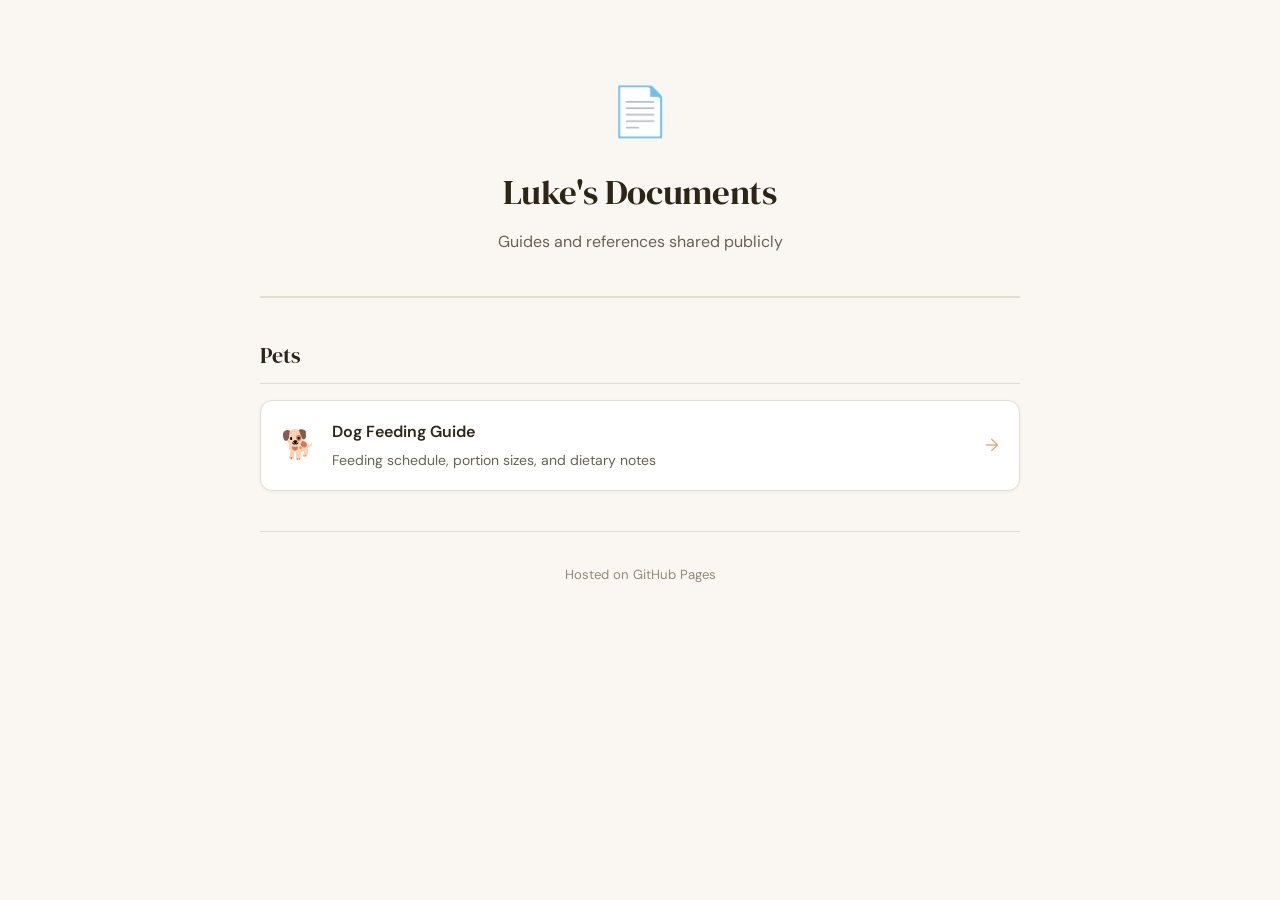
==== index.html @ 89573738 "Some setup" ====
<!DOCTYPE html>
<html lang="en">
<head>
<meta charset="UTF-8">
<meta name="viewport" content="width=device-width, initial-scale=1.0">
<title>Luke's Documents</title>
<link href="https://fonts.googleapis.com/css2?family=DM+Serif+Display&family=DM+Sans:ital,wght@0,400;0,500;0,600;0,700;1,400&display=swap" rel="stylesheet">
<style>
  :root {
    --bg: #FAF7F2;
    --surface: #FFFFFF;
    --surface-alt: #F5F0E8;
    --border: #E4DDD1;
    --border-strong: #C8BFAE;
    --text: #2D2518;
    --text-muted: #6B6152;
    --text-light: #96897A;
    --accent: #B5632E;
    --accent-light: #E8A86D;
    --accent-bg: #FDF3EB;
    --shadow-sm: 0 1px 3px rgba(45,37,24,0.06);
    --shadow-md: 0 4px 12px rgba(45,37,24,0.08);
    --radius: 12px;
  }

  * { margin: 0; padding: 0; box-sizing: border-box; }

  body {
    font-family: 'DM Sans', sans-serif;
    background: var(--bg);
    color: var(--text);
    line-height: 1.65;
    -webkit-font-smoothing: antialiased;
  }

  .container {
    max-width: 800px;
    margin: 0 auto;
    padding: 24px 20px 80px;
  }

  /* Header */
  .header {
    text-align: center;
    padding: 48px 20px 40px;
    border-bottom: 2px solid var(--border);
    margin-bottom: 40px;
  }

  .header-icon {
    font-size: 48px;
    margin-bottom: 12px;
  }

  .header h1 {
    font-family: 'DM Serif Display', serif;
    font-size: 2.2rem;
    font-weight: 400;
    color: var(--text);
    margin-bottom: 8px;
    letter-spacing: -0.01em;
  }

  .header .subtitle {
    color: var(--text-muted);
    font-size: 1rem;
    font-weight: 400;
  }

  /* Section */
  .section {
    margin-bottom: 40px;
  }

  .section-title {
    font-family: 'DM Serif Display', serif;
    font-size: 1.35rem;
    font-weight: 400;
    color: var(--text);
    margin-bottom: 16px;
    padding-bottom: 10px;
    border-bottom: 1.5px solid var(--border);
  }

  /* Document card */
  .doc-card {
    display: flex;
    align-items: center;
    gap: 16px;
    background: var(--surface);
    border: 1.5px solid var(--border);
    border-radius: var(--radius);
    padding: 18px 20px;
    margin-bottom: 12px;
    text-decoration: none;
    color: inherit;
    box-shadow: var(--shadow-sm);
    transition: border-color 0.15s, box-shadow 0.15s, transform 0.1s;
  }

  .doc-card:hover {
    border-color: var(--accent-light);
    box-shadow: var(--shadow-md);
    transform: translateY(-1px);
  }

  .doc-icon {
    font-size: 28px;
    flex-shrink: 0;
  }

  .doc-info {
    flex: 1;
    min-width: 0;
  }

  .doc-title {
    font-weight: 600;
    font-size: 1rem;
    color: var(--text);
    margin-bottom: 3px;
  }

  .doc-description {
    font-size: 0.875rem;
    color: var(--text-muted);
  }

  .doc-arrow {
    color: var(--accent-light);
    font-size: 1.1rem;
    flex-shrink: 0;
  }

  /* Footer */
  .footer {
    text-align: center;
    padding-top: 32px;
    border-top: 1.5px solid var(--border);
    color: var(--text-light);
    font-size: 0.825rem;
  }
</style>
</head>
<body>
<div class="container">

  <div class="header">
    <div class="header-icon">📄</div>
    <h1>Luke's Documents</h1>
    <p class="subtitle">Guides and references shared publicly</p>
  </div>

  <div class="section">
    <div class="section-title">Pets</div>

    <a href="pets/dog-feeding-guide.html" class="doc-card">
      <div class="doc-icon">🐕</div>
      <div class="doc-info">
        <div class="doc-title">Dog Feeding Guide</div>
        <div class="doc-description">Feeding schedule, portion sizes, and dietary notes</div>
      </div>
      <div class="doc-arrow">→</div>
    </a>
  </div>

  <div class="footer">
    Hosted on GitHub Pages
  </div>

</div>
</body>
</html>
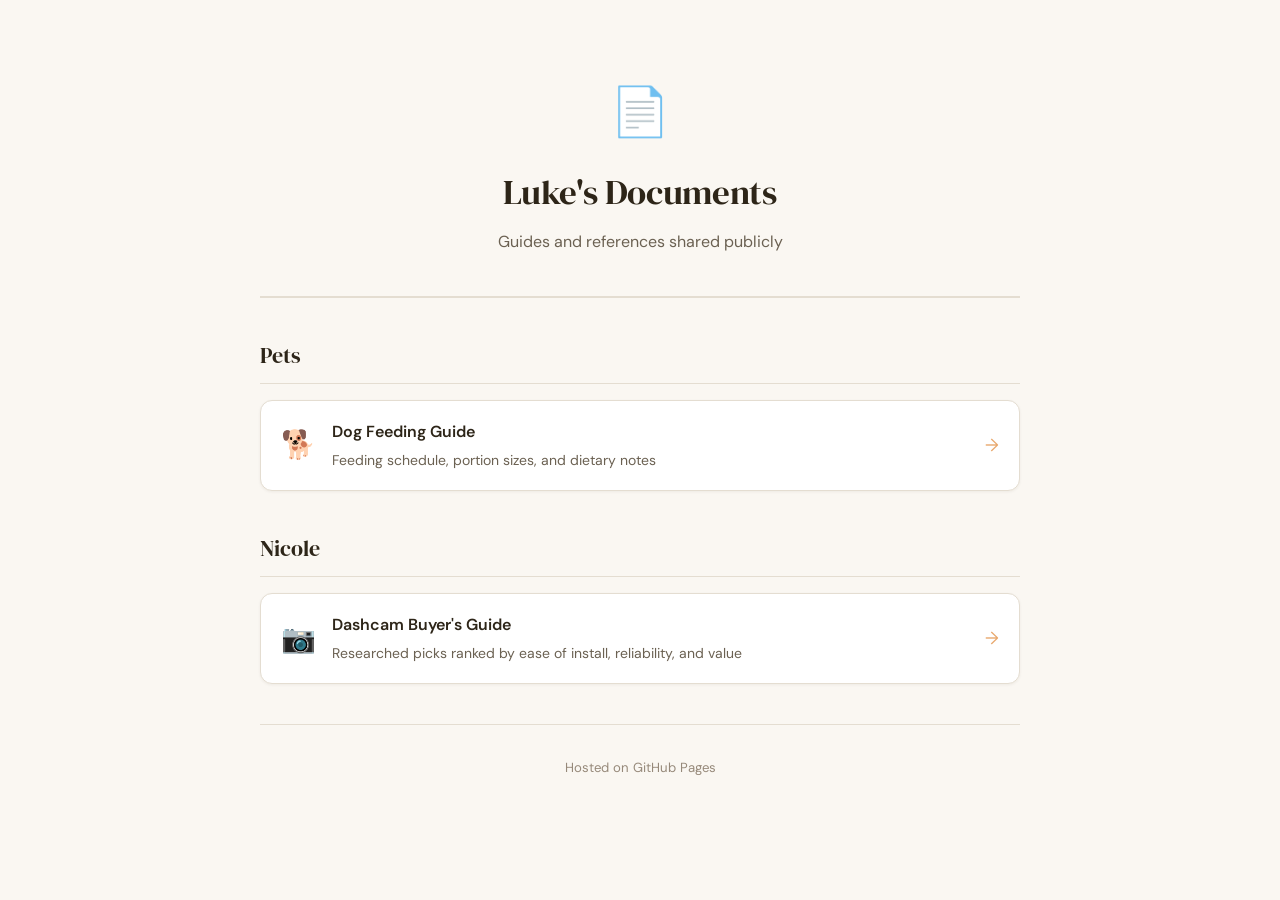
==== commit cf82b16a: "Add dashcam guide, shared CSS, and dog feeding updates - Add styles.css with shared design tokens, b" ====
--- a/index.html
+++ b/index.html
@@ -5,72 +5,13 @@
 <meta name="viewport" content="width=device-width, initial-scale=1.0">
 <title>Luke's Documents</title>
 <link href="https://fonts.googleapis.com/css2?family=DM+Serif+Display&family=DM+Sans:ital,wght@0,400;0,500;0,600;0,700;1,400&display=swap" rel="stylesheet">
+<link rel="stylesheet" href="styles.css">
 <style>
-  :root {
-    --bg: #FAF7F2;
-    --surface: #FFFFFF;
-    --surface-alt: #F5F0E8;
-    --border: #E4DDD1;
-    --border-strong: #C8BFAE;
-    --text: #2D2518;
-    --text-muted: #6B6152;
-    --text-light: #96897A;
-    --accent: #B5632E;
-    --accent-light: #E8A86D;
-    --accent-bg: #FDF3EB;
-    --shadow-sm: 0 1px 3px rgba(45,37,24,0.06);
-    --shadow-md: 0 4px 12px rgba(45,37,24,0.08);
-    --radius: 12px;
-  }
+  /* Index page: bump header bottom margin slightly */
+  .header { margin-bottom: 40px; }
 
-  * { margin: 0; padding: 0; box-sizing: border-box; }
-
-  body {
-    font-family: 'DM Sans', sans-serif;
-    background: var(--bg);
-    color: var(--text);
-    line-height: 1.65;
-    -webkit-font-smoothing: antialiased;
-  }
-
-  .container {
-    max-width: 800px;
-    margin: 0 auto;
-    padding: 24px 20px 80px;
-  }
-
-  /* Header */
-  .header {
-    text-align: center;
-    padding: 48px 20px 40px;
-    border-bottom: 2px solid var(--border);
-    margin-bottom: 40px;
-  }
-
-  .header-icon {
-    font-size: 48px;
-    margin-bottom: 12px;
-  }
-
-  .header h1 {
-    font-family: 'DM Serif Display', serif;
-    font-size: 2.2rem;
-    font-weight: 400;
-    color: var(--text);
-    margin-bottom: 8px;
-    letter-spacing: -0.01em;
-  }
-
-  .header .subtitle {
-    color: var(--text-muted);
-    font-size: 1rem;
-    font-weight: 400;
-  }
-
-  /* Section */
-  .section {
-    margin-bottom: 40px;
-  }
+  /* ─── Section ──────────────────────────────────────────────────────── */
+  .section { margin-bottom: 40px; }
 
   .section-title {
     font-family: 'DM Serif Display', serif;
@@ -82,7 +23,7 @@
     border-bottom: 1.5px solid var(--border);
   }
 
-  /* Document card */
+  /* ─── Document Card ────────────────────────────────────────────────── */
   .doc-card {
     display: flex;
     align-items: center;
@@ -132,7 +73,7 @@
     flex-shrink: 0;
   }
 
-  /* Footer */
+  /* ─── Footer ───────────────────────────────────────────────────────── */
   .footer {
     text-align: center;
     padding-top: 32px;
@@ -164,6 +105,19 @@
     </a>
   </div>
 
+  <div class="section">
+    <div class="section-title">Nicole</div>
+
+    <a href="nicole/dashcam-guide.html" class="doc-card">
+      <div class="doc-icon">📷</div>
+      <div class="doc-info">
+        <div class="doc-title">Dashcam Buyer's Guide</div>
+        <div class="doc-description">Researched picks ranked by ease of install, reliability, and value</div>
+      </div>
+      <div class="doc-arrow">→</div>
+    </a>
+  </div>
+
   <div class="footer">
     Hosted on GitHub Pages
   </div>
--- a/styles.css
+++ b/styles.css
@@ -0,0 +1,332 @@
+/*
+ * Shared design system for lukelabonte.github.io/public-documents
+ *
+ * Fonts (load in each HTML file):
+ *   https://fonts.googleapis.com/css2?family=DM+Serif+Display&family=DM+Sans:ital,wght@0,400;0,500;0,600;0,700;1,400&display=swap
+ */
+
+/* ─── Design Tokens ─────────────────────────────────────────────────── */
+:root {
+  /* Backgrounds */
+  --bg: #FAF7F2;
+  --surface: #FFFFFF;
+  --surface-alt: #F5F0E8;
+
+  /* Borders */
+  --border: #E4DDD1;
+  --border-strong: #C8BFAE;
+
+  /* Text */
+  --text: #2D2518;
+  --text-muted: #6B6152;
+  --text-light: #96897A;
+
+  /* Accent (warm orange-brown) */
+  --accent: #B5632E;
+  --accent-light: #E8A86D;
+  --accent-bg: #FDF3EB;
+
+  /* Semantic colors */
+  --green: #4A7C5C;
+  --green-bg: #EDF5F0;
+  --blue: #3E6B8A;
+  --blue-bg: #EBF2F7;
+  --red: #9E4444;
+  --red-bg: #FBF0F0;
+  --gold: #A07830;
+  --gold-bg: #FBF4E6;
+  --purple: #7C5CBF;
+  --purple-bg: #F5F0FB;
+
+  /* Elevation */
+  --shadow-sm: 0 1px 3px rgba(45,37,24,0.06);
+  --shadow-md: 0 4px 12px rgba(45,37,24,0.08);
+
+  /* Shape */
+  --radius: 12px;
+}
+
+/* ─── Reset ─────────────────────────────────────────────────────────── */
+* {
+  margin: 0;
+  padding: 0;
+  box-sizing: border-box;
+}
+
+/* ─── Base ───────────────────────────────────────────────────────────── */
+body {
+  font-family: 'DM Sans', sans-serif;
+  background: var(--bg);
+  color: var(--text);
+  line-height: 1.65;
+  -webkit-font-smoothing: antialiased;
+}
+
+/* ─── Layout ─────────────────────────────────────────────────────────── */
+.container {
+  max-width: 800px;
+  margin: 0 auto;
+  padding: 24px 20px 80px;
+}
+
+/* ─── Back Button ────────────────────────────────────────────────────── */
+.back-btn {
+  display: inline-flex;
+  align-items: center;
+  gap: 6px;
+  font-size: 0.85rem;
+  font-weight: 600;
+  color: var(--text-muted);
+  text-decoration: none;
+  padding: 8px 0;
+  margin-bottom: 8px;
+  transition: color 0.15s;
+}
+
+.back-btn:hover {
+  color: var(--accent);
+}
+
+.back-btn::before {
+  content: '←';
+  font-size: 1rem;
+}
+
+/* ─── Page Header ────────────────────────────────────────────────────── */
+.header {
+  text-align: center;
+  padding: 48px 20px 40px;
+  border-bottom: 2px solid var(--border);
+  margin-bottom: 32px;
+}
+
+.header-icon {
+  font-size: 48px;
+  margin-bottom: 12px;
+}
+
+.header h1 {
+  font-family: 'DM Serif Display', serif;
+  font-size: 2.2rem;
+  font-weight: 400;
+  color: var(--text);
+  margin-bottom: 8px;
+  letter-spacing: -0.01em;
+}
+
+.header .subtitle {
+  color: var(--text-muted);
+  font-size: 1rem;
+  font-weight: 400;
+  max-width: 560px;
+  margin: 0 auto;
+}
+
+.updated {
+  display: inline-block;
+  margin-top: 16px;
+  font-size: 0.8rem;
+  color: var(--text-light);
+  background: var(--surface-alt);
+  padding: 4px 14px;
+  border-radius: 20px;
+}
+
+/* ─── Section Headings ───────────────────────────────────────────────── */
+.section-heading {
+  font-family: 'DM Serif Display', serif;
+  font-size: 1.4rem;
+  font-weight: 400;
+  color: var(--text);
+  margin: 36px 0 16px;
+  padding-bottom: 10px;
+  border-bottom: 1.5px solid var(--border);
+}
+
+/* ─── TL;DR Banner ───────────────────────────────────────────────────── */
+.tldr {
+  background: var(--accent-bg);
+  border: 1.5px solid var(--accent-light);
+  border-radius: var(--radius);
+  padding: 20px 24px;
+  margin-bottom: 24px;
+}
+
+.tldr-title {
+  font-family: 'DM Serif Display', serif;
+  font-size: 1.1rem;
+  color: var(--accent);
+  margin-bottom: 8px;
+}
+
+.tldr p {
+  font-size: 0.95rem;
+  color: var(--text-muted);
+  line-height: 1.65;
+}
+
+.tldr strong {
+  color: var(--text);
+}
+
+/* ─── Note / Callout Boxes ───────────────────────────────────────────── */
+.note {
+  border-radius: var(--radius);
+  padding: 18px 22px;
+  margin-bottom: 20px;
+}
+
+.note h3 {
+  font-size: 0.82rem;
+  font-weight: 700;
+  text-transform: uppercase;
+  letter-spacing: 0.05em;
+  margin-bottom: 6px;
+}
+
+.note p {
+  font-size: 0.9rem;
+  color: var(--text-muted);
+  line-height: 1.65;
+}
+
+.note ul {
+  padding-left: 18px;
+  margin-top: 8px;
+}
+
+.note li {
+  font-size: 0.9rem;
+  color: var(--text-muted);
+  margin-bottom: 4px;
+}
+
+.note li:last-child {
+  margin-bottom: 0;
+}
+
+/* Note variants */
+.note-green {
+  background: var(--green-bg);
+  border-left: 3px solid var(--green);
+}
+
+.note-green h3 { color: var(--green); }
+
+.note-orange {
+  background: var(--accent-bg);
+  border-left: 3px solid var(--accent);
+}
+
+.note-orange h3 { color: var(--accent); }
+
+.note-blue {
+  background: var(--blue-bg);
+  border-left: 3px solid var(--blue);
+}
+
+.note-blue h3 { color: var(--blue); }
+
+.note-red {
+  background: var(--red-bg);
+  border-left: 3px solid var(--red);
+}
+
+.note-red h3 { color: var(--red); }
+
+.note-purple {
+  background: var(--purple-bg);
+  border-left: 3px solid var(--purple);
+}
+
+.note-purple h3 { color: var(--purple); }
+
+/* ─── Badges / Tags ──────────────────────────────────────────────────── */
+.badge {
+  display: inline-block;
+  font-size: 0.72rem;
+  font-weight: 600;
+  padding: 2px 10px;
+  border-radius: 20px;
+  white-space: nowrap;
+  text-transform: uppercase;
+  letter-spacing: 0.03em;
+}
+
+.badge-green  { background: var(--green-bg);  color: var(--green);  }
+.badge-orange { background: var(--accent-bg); color: var(--accent); }
+.badge-blue   { background: var(--blue-bg);   color: var(--blue);   }
+.badge-red    { background: var(--red-bg);    color: var(--red);    }
+.badge-gold   { background: var(--gold-bg);   color: var(--gold);   }
+
+/* ─── Tables ─────────────────────────────────────────────────────────── */
+table {
+  width: 100%;
+  border-collapse: collapse;
+  margin: 16px 0;
+  font-size: 0.9rem;
+}
+
+thead th {
+  background: var(--surface-alt);
+  text-align: left;
+  padding: 10px 14px;
+  font-weight: 600;
+  font-size: 0.8rem;
+  text-transform: uppercase;
+  letter-spacing: 0.04em;
+  color: var(--text-muted);
+  border-bottom: 2px solid var(--border);
+}
+
+tbody td {
+  padding: 10px 14px;
+  border-bottom: 1px solid var(--border);
+  color: var(--text);
+}
+
+tbody tr:last-child td {
+  border-bottom: none;
+}
+
+tbody tr:hover {
+  background: var(--surface-alt);
+}
+
+.highlight-row td {
+  background: var(--accent-bg);
+  font-weight: 600;
+}
+
+/* ─── Simple Footer Bar ──────────────────────────────────────────────── */
+/*
+ * Use .footer-bar for the site-wide plain text footer.
+ * (dog-feeding-guide uses its own .footer card style, kept in-page.)
+ */
+.footer-bar {
+  text-align: center;
+  padding: 32px 20px;
+  border-top: 1.5px solid var(--border);
+  margin-top: 40px;
+  color: var(--text-light);
+  font-size: 0.825rem;
+}
+
+/* ─── Divider ────────────────────────────────────────────────────────── */
+.divider {
+  height: 1px;
+  background: var(--border);
+  margin: 20px 0;
+}
+
+/* ─── Responsive ─────────────────────────────────────────────────────── */
+@media (max-width: 600px) {
+  .header h1 { font-size: 1.6rem; }
+  table { font-size: 0.82rem; }
+  thead th, tbody td { padding: 8px 10px; }
+}
+
+@media print {
+  body { background: white; }
+  .container { max-width: 100%; }
+}
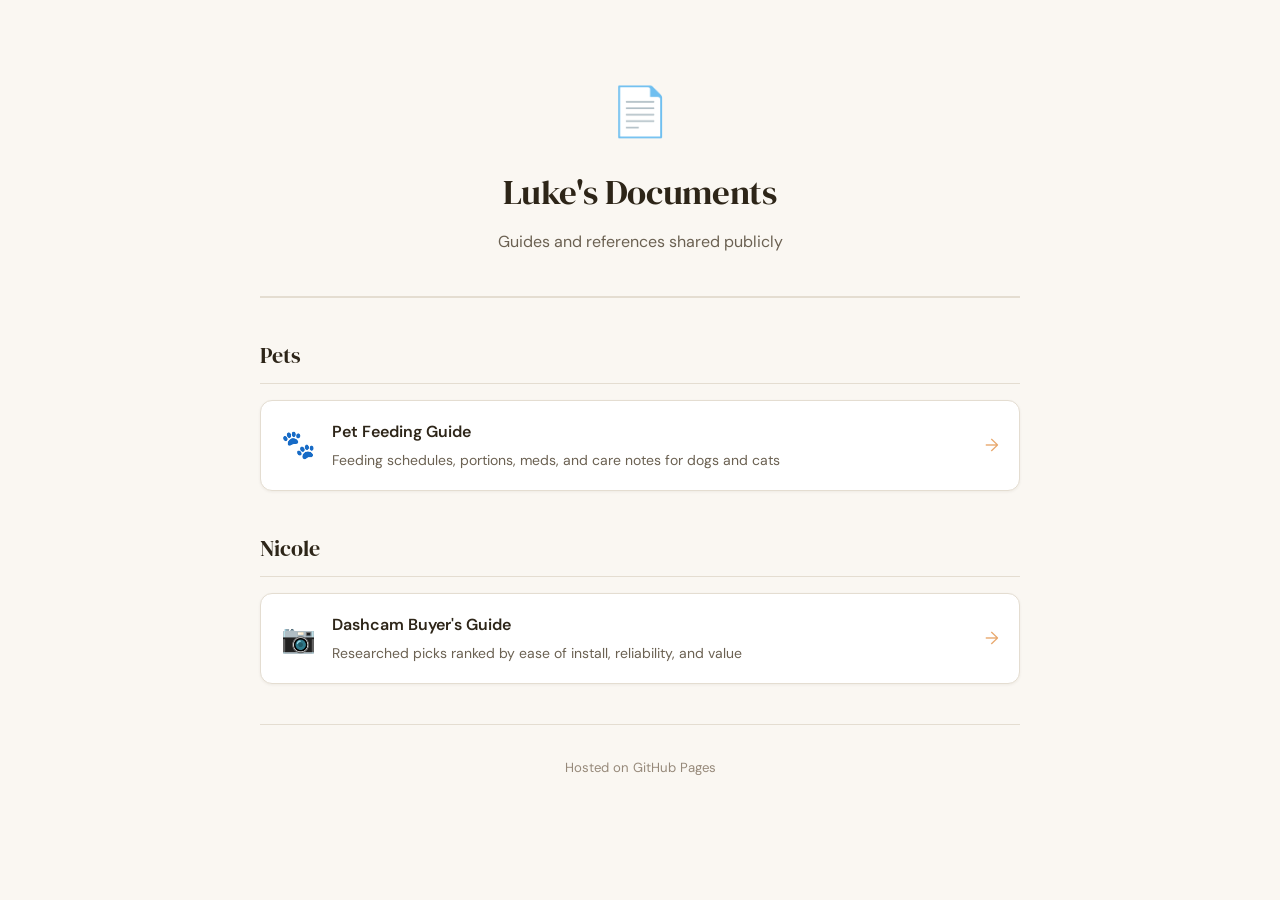
==== commit 841d417c: "Expand dog guide into full pet feeding guide with cats, OG preview - Rename dog-feeding-guide.html t" ====
--- a/index.html
+++ b/index.html
@@ -4,6 +4,16 @@
 <meta charset="UTF-8">
 <meta name="viewport" content="width=device-width, initial-scale=1.0">
 <title>Luke's Documents</title>
+<meta name="description" content="Guides and references — pet care, dashcam picks, and more.">
+<meta property="og:title" content="Luke's Documents">
+<meta property="og:description" content="Guides and references — pet care, dashcam picks, and more.">
+<meta property="og:type" content="website">
+<meta property="og:url" content="https://lukelabonte.github.io/documents/">
+<meta property="og:image" content="https://lukelabonte.github.io/documents/preview.png">
+<meta name="twitter:card" content="summary_large_image">
+<meta name="twitter:title" content="Luke's Documents">
+<meta name="twitter:description" content="Guides and references — pet care, dashcam picks, and more.">
+<meta name="twitter:image" content="https://lukelabonte.github.io/documents/preview.png">
 <link href="https://fonts.googleapis.com/css2?family=DM+Serif+Display&family=DM+Sans:ital,wght@0,400;0,500;0,600;0,700;1,400&display=swap" rel="stylesheet">
 <link rel="stylesheet" href="styles.css">
 <style>
@@ -95,11 +105,11 @@
   <div class="section">
     <div class="section-title">Pets</div>
 
-    <a href="pets/dog-feeding-guide.html" class="doc-card">
-      <div class="doc-icon">🐕</div>
+    <a href="pets/pet-feeding-guide.html" class="doc-card">
+      <div class="doc-icon">🐾</div>
       <div class="doc-info">
-        <div class="doc-title">Dog Feeding Guide</div>
-        <div class="doc-description">Feeding schedule, portion sizes, and dietary notes</div>
+        <div class="doc-title">Pet Feeding Guide</div>
+        <div class="doc-description">Feeding schedules, portions, meds, and care notes for dogs and cats</div>
       </div>
       <div class="doc-arrow">→</div>
     </a>
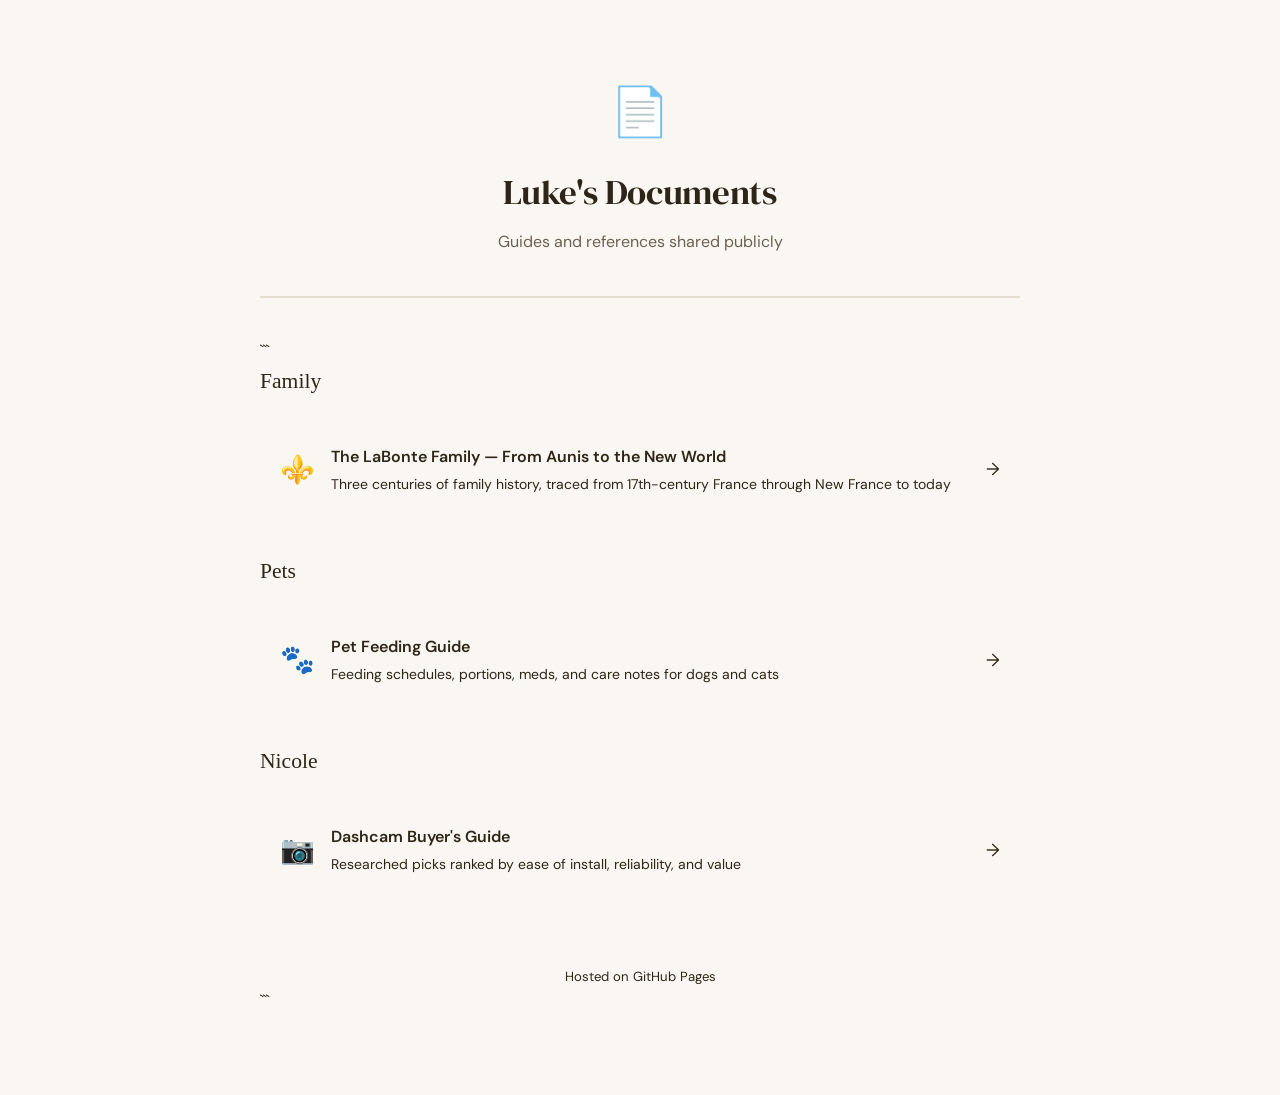
==== commit 6421441c: "Update index.html to have family history" ====
--- a/index.html
+++ b/index.html
@@ -1,137 +1,143 @@
 <!DOCTYPE html>
+
 <html lang="en">
 <head>
 <meta charset="UTF-8">
 <meta name="viewport" content="width=device-width, initial-scale=1.0">
 <title>Luke's Documents</title>
-<meta name="description" content="Guides and references — pet care, dashcam picks, and more.">
+<meta name="description" content="Guides and references — pet care, dashcam picks, family history, and more.">
 <meta property="og:title" content="Luke's Documents">
-<meta property="og:description" content="Guides and references — pet care, dashcam picks, and more.">
+<meta property="og:description" content="Guides and references — pet care, dashcam picks, family history, and more.">
 <meta property="og:type" content="website">
-<meta property="og:url" content="https://lukelabonte.github.io/documents/">
-<meta property="og:image" content="https://lukelabonte.github.io/documents/preview.png">
+<meta property="og:url" content="https://lukelabonte.github.io/public-documents/">
+<meta property="og:image" content="https://lukelabonte.github.io/public-documents/preview.png">
 <meta name="twitter:card" content="summary_large_image">
 <meta name="twitter:title" content="Luke's Documents">
-<meta name="twitter:description" content="Guides and references — pet care, dashcam picks, and more.">
-<meta name="twitter:image" content="https://lukelabonte.github.io/documents/preview.png">
+<meta name="twitter:description" content="Guides and references — pet care, dashcam picks, family history, and more.">
+<meta name="twitter:image" content="https://lukelabonte.github.io/public-documents/preview.png">
 <link href="https://fonts.googleapis.com/css2?family=DM+Serif+Display&family=DM+Sans:ital,wght@0,400;0,500;0,600;0,700;1,400&display=swap" rel="stylesheet">
 <link rel="stylesheet" href="styles.css">
 <style>
-  /* Index page: bump header bottom margin slightly */
-  .header { margin-bottom: 40px; }
+/* Index page: bump header bottom margin slightly */
+.header { margin-bottom: 40px; }
 
-  /* ─── Section ──────────────────────────────────────────────────────── */
-  .section { margin-bottom: 40px; }
+/* ─── Section ──────────────────────────────────────────────────────── */
+.section { margin-bottom: 40px; }
+.section-title {
+font-family: ‘DM Serif Display’, serif;
+font-size: 1.35rem;
+font-weight: 400;
+color: var(–text);
+margin-bottom: 16px;
+padding-bottom: 10px;
+border-bottom: 1.5px solid var(–border);
+}
 
-  .section-title {
-    font-family: 'DM Serif Display', serif;
-    font-size: 1.35rem;
-    font-weight: 400;
-    color: var(--text);
-    margin-bottom: 16px;
-    padding-bottom: 10px;
-    border-bottom: 1.5px solid var(--border);
-  }
+/* ─── Document Card ────────────────────────────────────────────────── */
+.doc-card {
+display: flex;
+align-items: center;
+gap: 16px;
+background: var(–surface);
+border: 1.5px solid var(–border);
+border-radius: var(–radius);
+padding: 18px 20px;
+margin-bottom: 12px;
+text-decoration: none;
+color: inherit;
+box-shadow: var(–shadow-sm);
+transition: border-color 0.15s, box-shadow 0.15s, transform 0.1s;
+}
+.doc-card:hover {
+border-color: var(–accent-light);
+box-shadow: var(–shadow-md);
+transform: translateY(-1px);
+}
+.doc-icon {
+font-size: 28px;
+flex-shrink: 0;
+}
+.doc-info {
+flex: 1;
+min-width: 0;
+}
+.doc-title {
+font-weight: 600;
+font-size: 1rem;
+color: var(–text);
+margin-bottom: 3px;
+}
+.doc-description {
+font-size: 0.875rem;
+color: var(–text-muted);
+}
+.doc-arrow {
+color: var(–accent-light);
+font-size: 1.1rem;
+flex-shrink: 0;
+}
 
-  /* ─── Document Card ────────────────────────────────────────────────── */
-  .doc-card {
-    display: flex;
-    align-items: center;
-    gap: 16px;
-    background: var(--surface);
-    border: 1.5px solid var(--border);
-    border-radius: var(--radius);
-    padding: 18px 20px;
-    margin-bottom: 12px;
-    text-decoration: none;
-    color: inherit;
-    box-shadow: var(--shadow-sm);
-    transition: border-color 0.15s, box-shadow 0.15s, transform 0.1s;
-  }
+/* ─── Footer ───────────────────────────────────────────────────────── */
+.footer {
+text-align: center;
+padding-top: 32px;
+border-top: 1.5px solid var(–border);
+color: var(–text-light);
+font-size: 0.825rem;
+}
+</style>
 
-  .doc-card:hover {
-    border-color: var(--accent-light);
-    box-shadow: var(--shadow-md);
-    transform: translateY(-1px);
-  }
-
-  .doc-icon {
-    font-size: 28px;
-    flex-shrink: 0;
-  }
-
-  .doc-info {
-    flex: 1;
-    min-width: 0;
-  }
-
-  .doc-title {
-    font-weight: 600;
-    font-size: 1rem;
-    color: var(--text);
-    margin-bottom: 3px;
-  }
-
-  .doc-description {
-    font-size: 0.875rem;
-    color: var(--text-muted);
-  }
-
-  .doc-arrow {
-    color: var(--accent-light);
-    font-size: 1.1rem;
-    flex-shrink: 0;
-  }
-
-  /* ─── Footer ───────────────────────────────────────────────────────── */
-  .footer {
-    text-align: center;
-    padding-top: 32px;
-    border-top: 1.5px solid var(--border);
-    color: var(--text-light);
-    font-size: 0.825rem;
-  }
-</style>
 </head>
 <body>
-<div class="container">
+  <div class="container">
+    <div class="header">
+      <div class="header-icon">📄</div>
+      <h1>Luke's Documents</h1>
+      <p class="subtitle">Guides and references shared publicly</p>
+    </div>
 
-  <div class="header">
-    <div class="header-icon">📄</div>
-    <h1>Luke's Documents</h1>
-    <p class="subtitle">Guides and references shared publicly</p>
+```
+<div class="section">
+  <div class="section-title">Family</div>
+  <a href="labonte/family-history.html" class="doc-card">
+    <div class="doc-icon">⚜️</div>
+    <div class="doc-info">
+      <div class="doc-title">The LaBonte Family — From Aunis to the New World</div>
+      <div class="doc-description">Three centuries of family history, traced from 17th-century France through New France to today</div>
+    </div>
+    <div class="doc-arrow">→</div>
+  </a>
+</div>
+
+<div class="section">
+  <div class="section-title">Pets</div>
+  <a href="pets/pet-feeding-guide.html" class="doc-card">
+    <div class="doc-icon">🐾</div>
+    <div class="doc-info">
+      <div class="doc-title">Pet Feeding Guide</div>
+      <div class="doc-description">Feeding schedules, portions, meds, and care notes for dogs and cats</div>
+    </div>
+    <div class="doc-arrow">→</div>
+  </a>
+</div>
+
+<div class="section">
+  <div class="section-title">Nicole</div>
+  <a href="nicole/dashcam-guide.html" class="doc-card">
+    <div class="doc-icon">📷</div>
+    <div class="doc-info">
+      <div class="doc-title">Dashcam Buyer's Guide</div>
+      <div class="doc-description">Researched picks ranked by ease of install, reliability, and value</div>
+    </div>
+    <div class="doc-arrow">→</div>
+  </a>
+</div>
+
+<div class="footer">
+  Hosted on GitHub Pages
+</div>
+```
+
   </div>
-
-  <div class="section">
-    <div class="section-title">Pets</div>
-
-    <a href="pets/pet-feeding-guide.html" class="doc-card">
-      <div class="doc-icon">🐾</div>
-      <div class="doc-info">
-        <div class="doc-title">Pet Feeding Guide</div>
-        <div class="doc-description">Feeding schedules, portions, meds, and care notes for dogs and cats</div>
-      </div>
-      <div class="doc-arrow">→</div>
-    </a>
-  </div>
-
-  <div class="section">
-    <div class="section-title">Nicole</div>
-
-    <a href="nicole/dashcam-guide.html" class="doc-card">
-      <div class="doc-icon">📷</div>
-      <div class="doc-info">
-        <div class="doc-title">Dashcam Buyer's Guide</div>
-        <div class="doc-description">Researched picks ranked by ease of install, reliability, and value</div>
-      </div>
-      <div class="doc-arrow">→</div>
-    </a>
-  </div>
-
-  <div class="footer">
-    Hosted on GitHub Pages
-  </div>
-
-</div>
 </body>
-</html>
+</html>
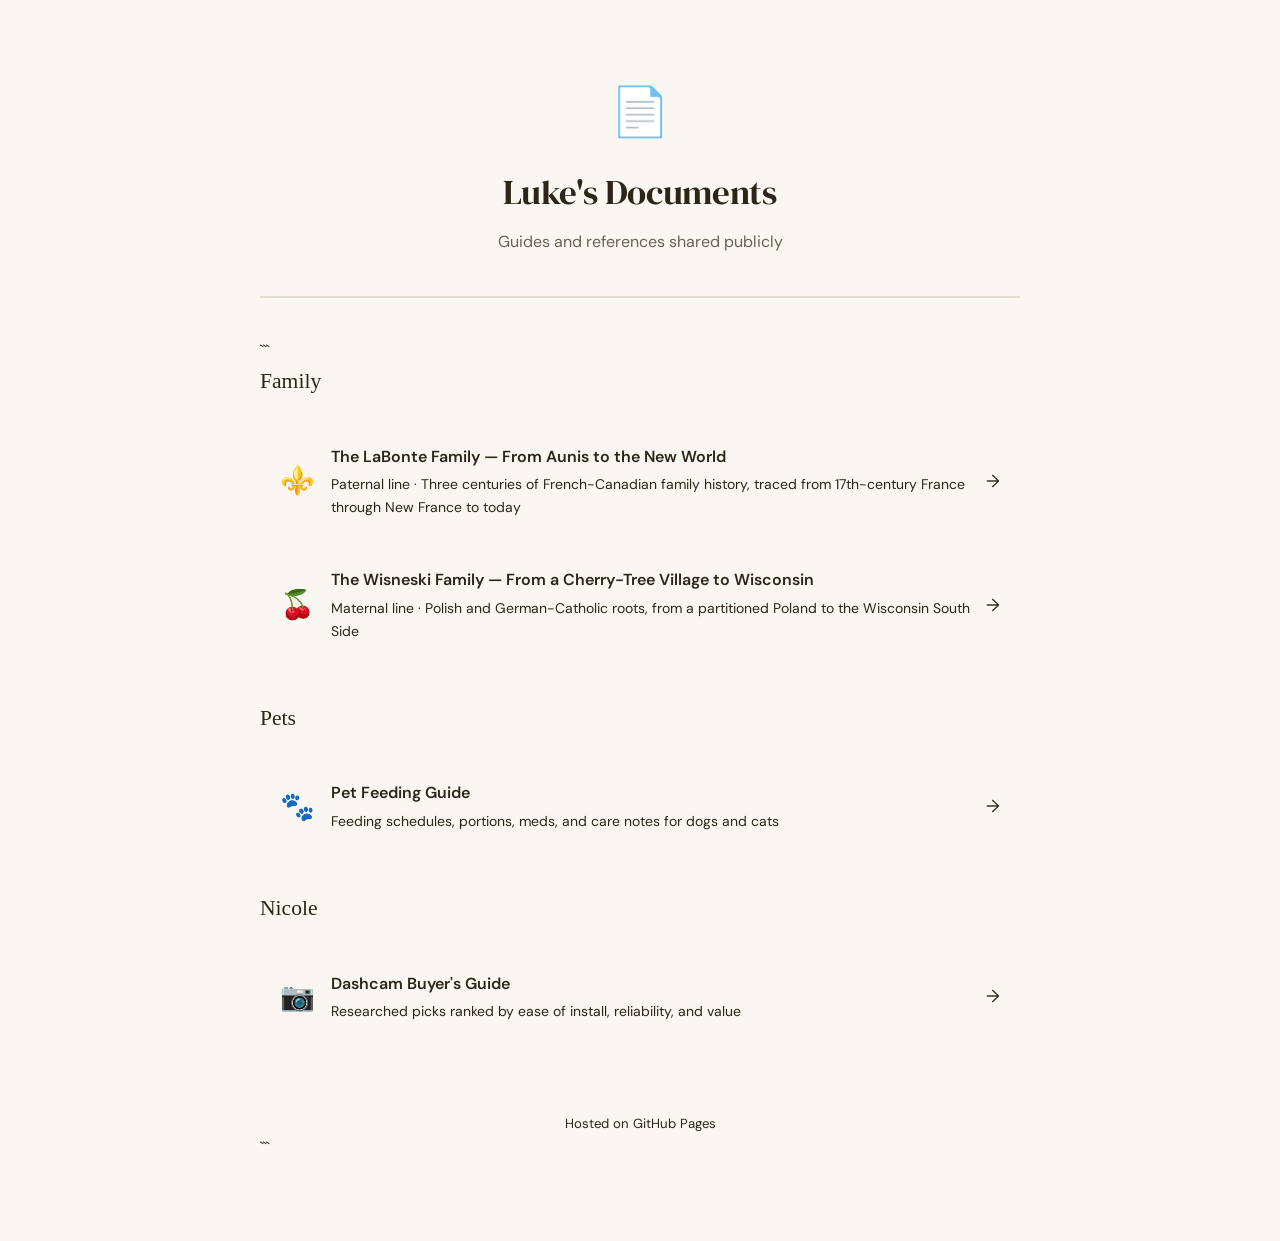
==== commit 9926eaa7: "Update index.html to have Wisneski" ====
--- a/index.html
+++ b/index.html
@@ -103,7 +103,15 @@
     <div class="doc-icon">⚜️</div>
     <div class="doc-info">
       <div class="doc-title">The LaBonte Family — From Aunis to the New World</div>
-      <div class="doc-description">Three centuries of family history, traced from 17th-century France through New France to today</div>
+      <div class="doc-description">Paternal line · Three centuries of French-Canadian family history, traced from 17th-century France through New France to today</div>
+    </div>
+    <div class="doc-arrow">→</div>
+  </a>
+  <a href="wisneski/family-history.html" class="doc-card">
+    <div class="doc-icon">🍒</div>
+    <div class="doc-info">
+      <div class="doc-title">The Wisneski Family — From a Cherry-Tree Village to Wisconsin</div>
+      <div class="doc-description">Maternal line · Polish and German-Catholic roots, from a partitioned Poland to the Wisconsin South Side</div>
     </div>
     <div class="doc-arrow">→</div>
   </a>
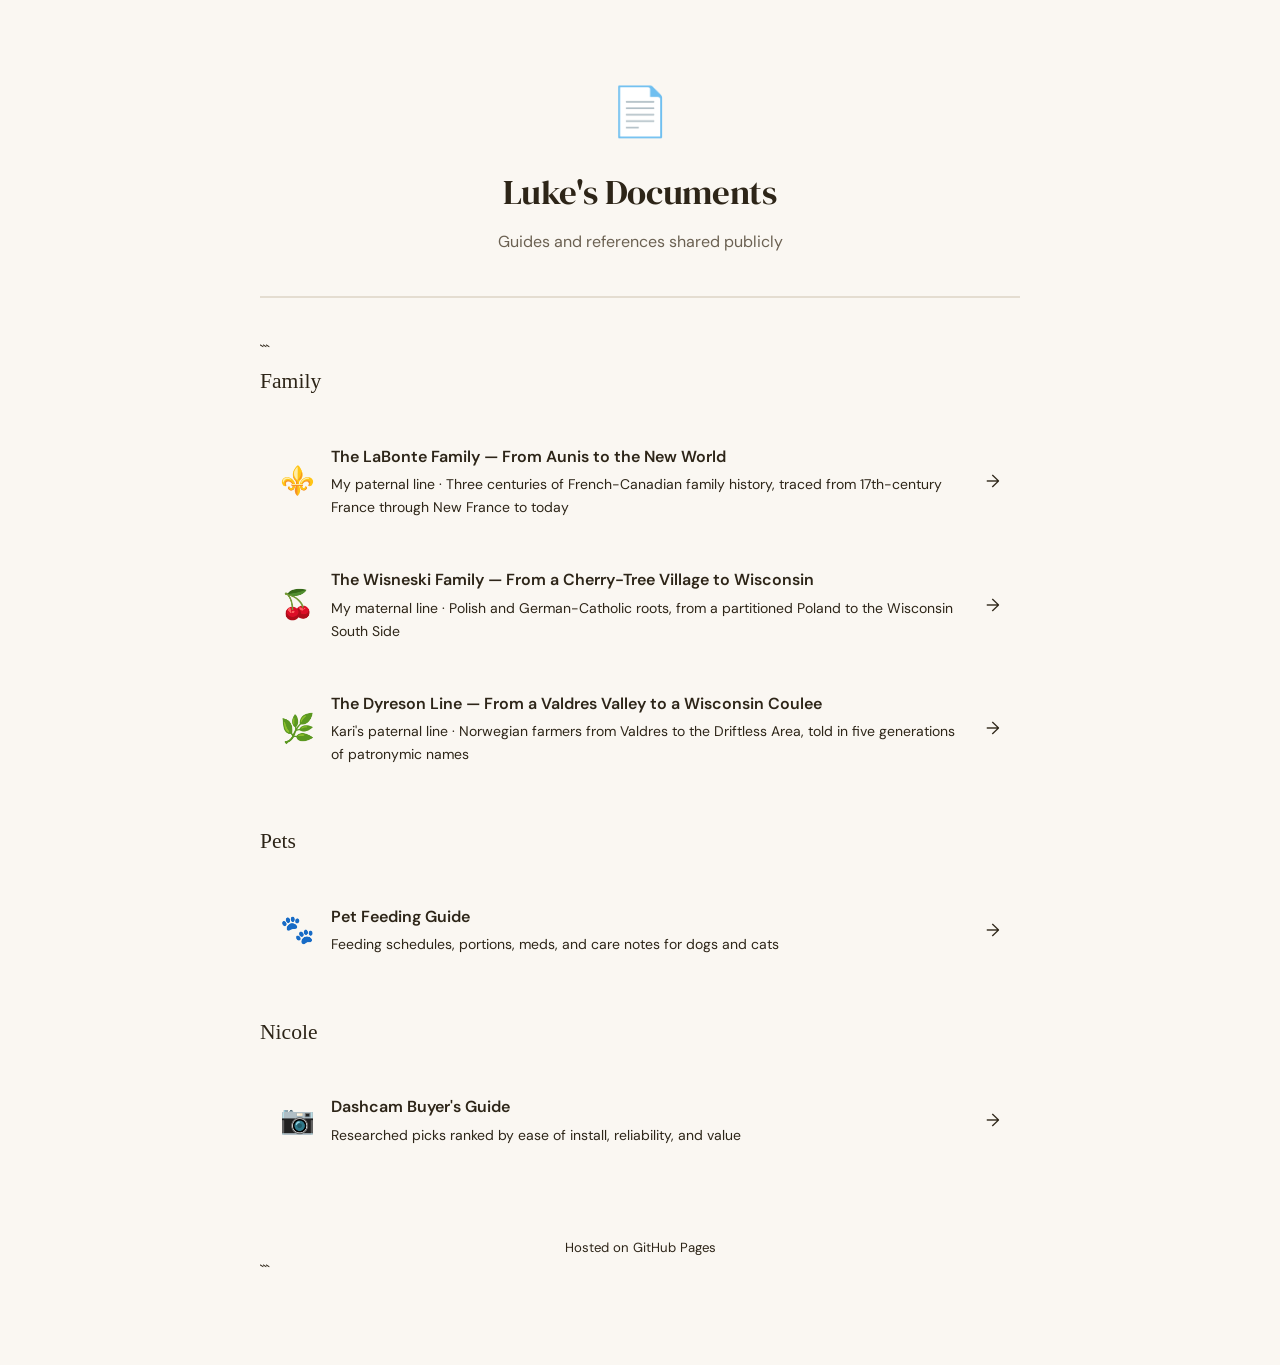
==== commit f727e9c8: "Update index.html to have Dyreson" ====
--- a/index.html
+++ b/index.html
@@ -103,7 +103,7 @@
     <div class="doc-icon">⚜️</div>
     <div class="doc-info">
       <div class="doc-title">The LaBonte Family — From Aunis to the New World</div>
-      <div class="doc-description">Paternal line · Three centuries of French-Canadian family history, traced from 17th-century France through New France to today</div>
+      <div class="doc-description">My paternal line · Three centuries of French-Canadian family history, traced from 17th-century France through New France to today</div>
     </div>
     <div class="doc-arrow">→</div>
   </a>
@@ -111,7 +111,15 @@
     <div class="doc-icon">🍒</div>
     <div class="doc-info">
       <div class="doc-title">The Wisneski Family — From a Cherry-Tree Village to Wisconsin</div>
-      <div class="doc-description">Maternal line · Polish and German-Catholic roots, from a partitioned Poland to the Wisconsin South Side</div>
+      <div class="doc-description">My maternal line · Polish and German-Catholic roots, from a partitioned Poland to the Wisconsin South Side</div>
+    </div>
+    <div class="doc-arrow">→</div>
+  </a>
+  <a href="dyreson/family-history.html" class="doc-card">
+    <div class="doc-icon">🌿</div>
+    <div class="doc-info">
+      <div class="doc-title">The Dyreson Line — From a Valdres Valley to a Wisconsin Coulee</div>
+      <div class="doc-description">Kari's paternal line · Norwegian farmers from Valdres to the Driftless Area, told in five generations of patronymic names</div>
     </div>
     <div class="doc-arrow">→</div>
   </a>
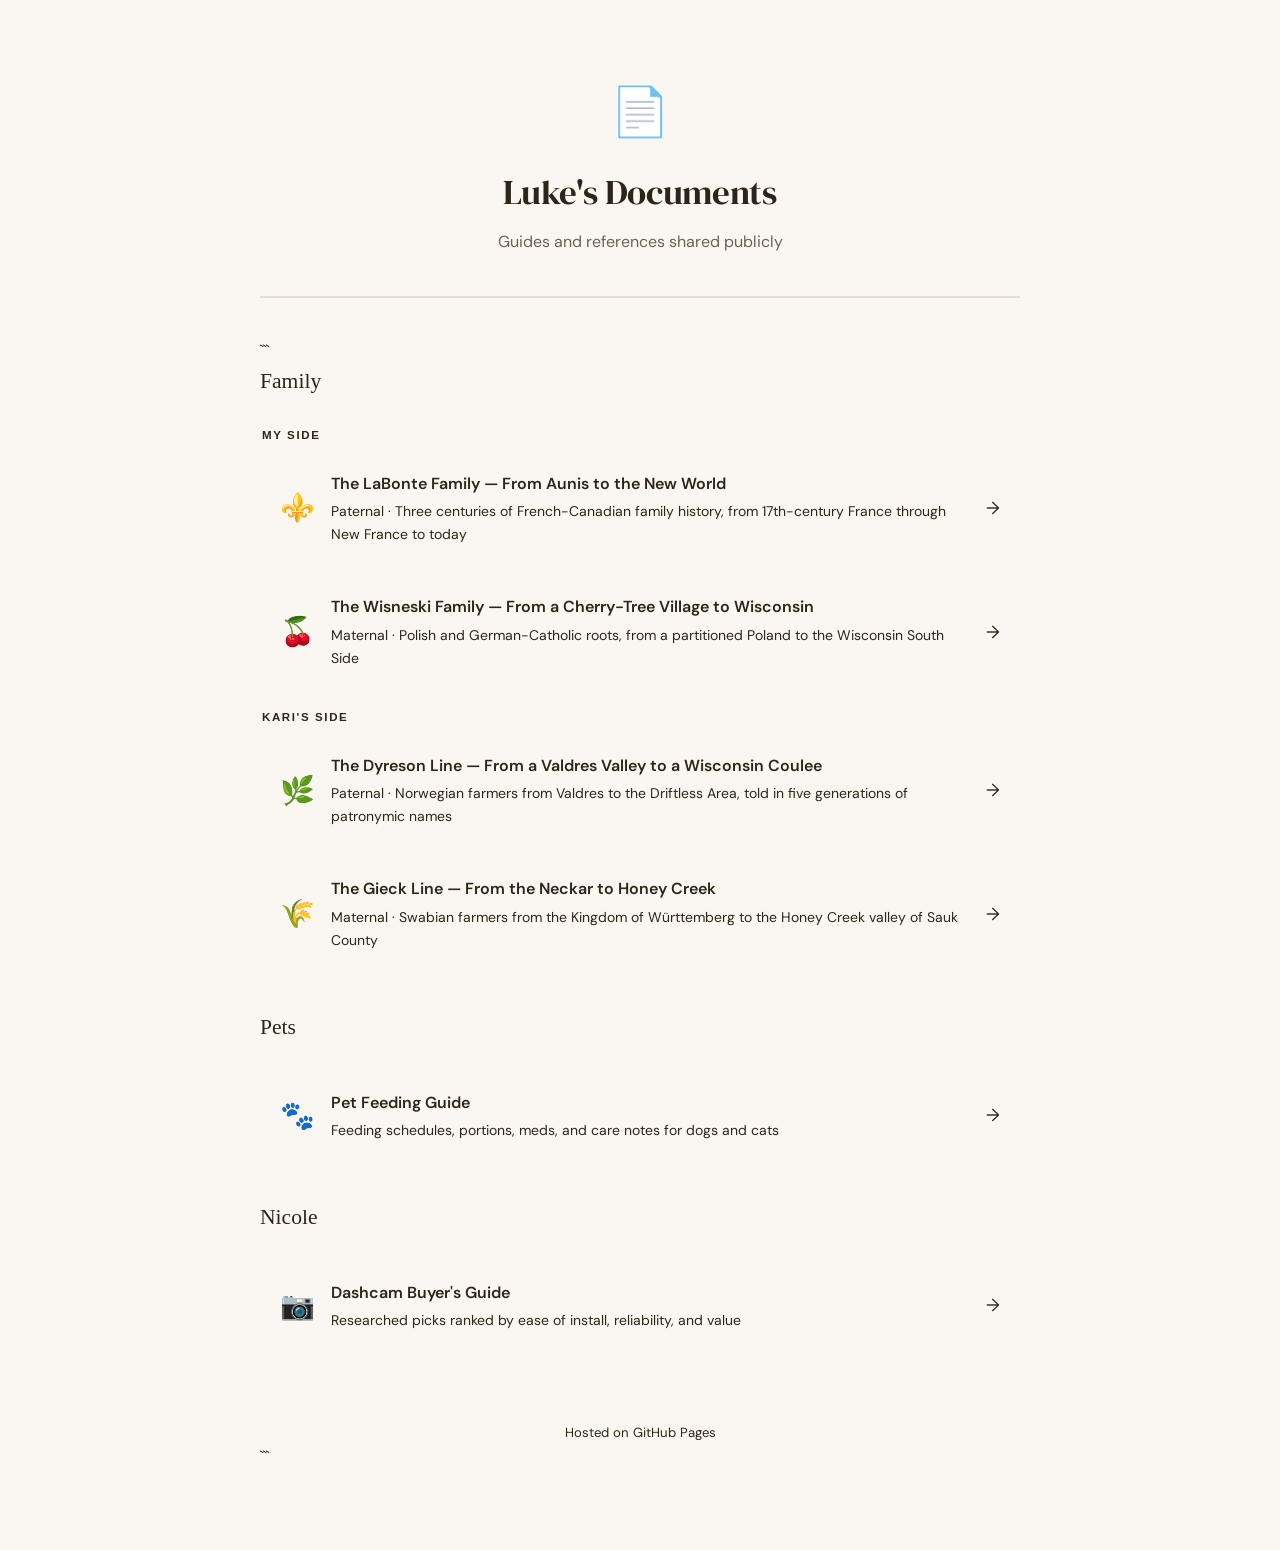
==== commit 2c0dbf6c: "Update index.html to have Gieck" ====
--- a/index.html
+++ b/index.html
@@ -31,6 +31,17 @@
 margin-bottom: 16px;
 padding-bottom: 10px;
 border-bottom: 1.5px solid var(–border);
+}
+
+/* ─── Sub-section label (Luke’s side / Kari’s side) ────────────────── */
+.sub-label {
+font-family: ‘DM Sans’, sans-serif;
+font-size: 0.72rem;
+letter-spacing: 0.14em;
+text-transform: uppercase;
+color: var(–accent, #B5632E);
+margin: 8px 0 8px 2px;
+font-weight: 600;
 }
 
 /* ─── Document Card ────────────────────────────────────────────────── */
@@ -99,11 +110,13 @@
 ```
 <div class="section">
   <div class="section-title">Family</div>
+
+  <div class="sub-label">My side</div>
   <a href="labonte/family-history.html" class="doc-card">
     <div class="doc-icon">⚜️</div>
     <div class="doc-info">
       <div class="doc-title">The LaBonte Family — From Aunis to the New World</div>
-      <div class="doc-description">My paternal line · Three centuries of French-Canadian family history, traced from 17th-century France through New France to today</div>
+      <div class="doc-description">Paternal · Three centuries of French-Canadian family history, from 17th-century France through New France to today</div>
     </div>
     <div class="doc-arrow">→</div>
   </a>
@@ -111,15 +124,25 @@
     <div class="doc-icon">🍒</div>
     <div class="doc-info">
       <div class="doc-title">The Wisneski Family — From a Cherry-Tree Village to Wisconsin</div>
-      <div class="doc-description">My maternal line · Polish and German-Catholic roots, from a partitioned Poland to the Wisconsin South Side</div>
+      <div class="doc-description">Maternal · Polish and German-Catholic roots, from a partitioned Poland to the Wisconsin South Side</div>
     </div>
     <div class="doc-arrow">→</div>
   </a>
+
+  <div class="sub-label" style="margin-top: 20px;">Kari's side</div>
   <a href="dyreson/family-history.html" class="doc-card">
     <div class="doc-icon">🌿</div>
     <div class="doc-info">
       <div class="doc-title">The Dyreson Line — From a Valdres Valley to a Wisconsin Coulee</div>
-      <div class="doc-description">Kari's paternal line · Norwegian farmers from Valdres to the Driftless Area, told in five generations of patronymic names</div>
+      <div class="doc-description">Paternal · Norwegian farmers from Valdres to the Driftless Area, told in five generations of patronymic names</div>
+    </div>
+    <div class="doc-arrow">→</div>
+  </a>
+  <a href="gieck/family-history.html" class="doc-card">
+    <div class="doc-icon">🌾</div>
+    <div class="doc-info">
+      <div class="doc-title">The Gieck Line — From the Neckar to Honey Creek</div>
+      <div class="doc-description">Maternal · Swabian farmers from the Kingdom of Württemberg to the Honey Creek valley of Sauk County</div>
     </div>
     <div class="doc-arrow">→</div>
   </a>
